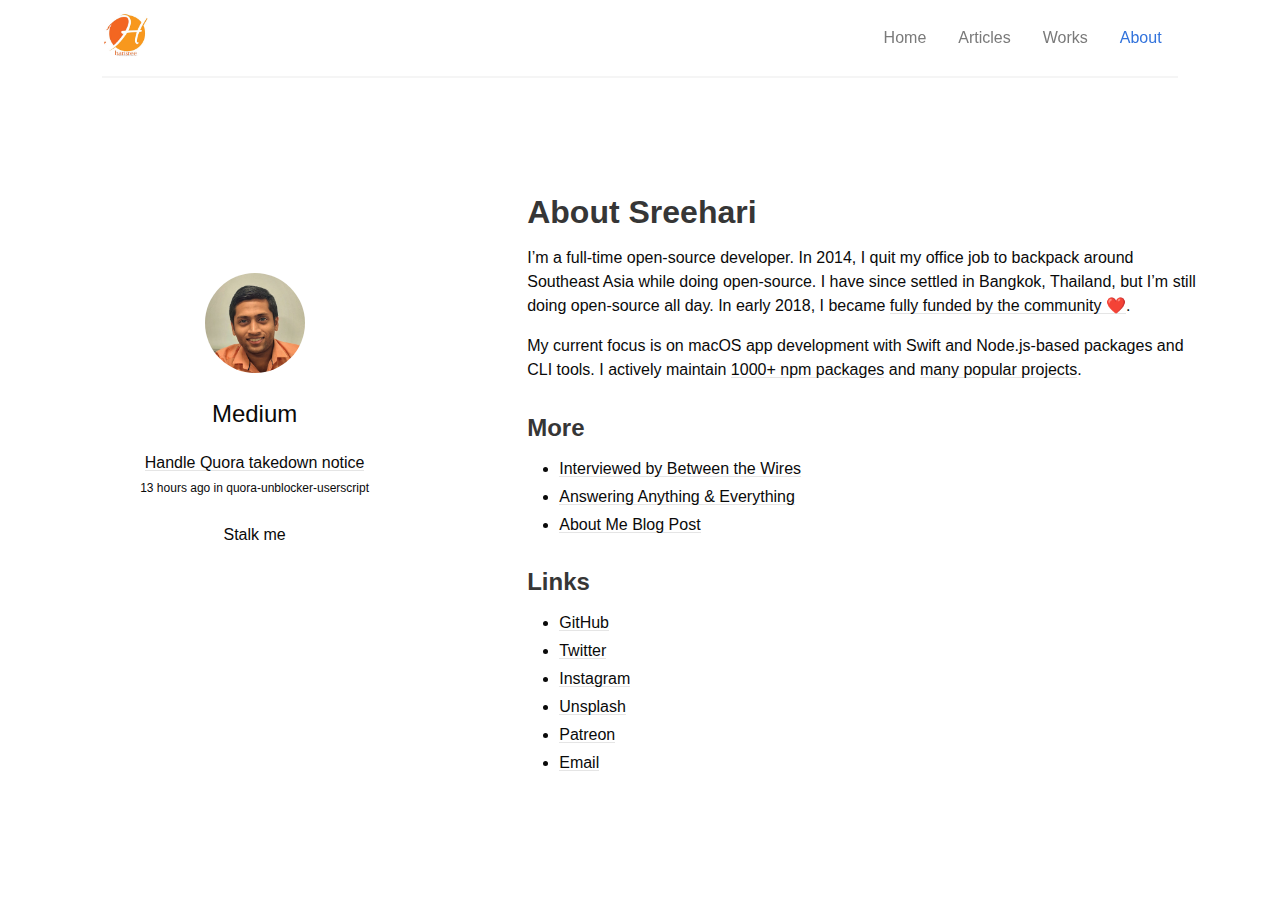
==== about.html @ 870d6c34 "Initial commit" ====
<!DOCTYPE html>
<!-- saved from url=(0030)https://sindresorhus.com/about -->
<html lang="en"><head><meta http-equiv="Content-Type" content="text/html; charset=UTF-8">

<meta name="viewport" content="width=device-width, initial-scale=1">
<meta name="theme-color" content="#3273DC">
<meta name="author" content="Sindre Sorhus">
<meta name="description" content="Open-sourcerer &amp; aspiring rebel">
<meta property="og:type" content="website">
<meta property="og:title" content="About">
<meta property="og:url" content="https://sindresorhus.com/about">
<meta property="og:description" content="Open-sourcerer &amp; aspiring rebel">
<meta property="og:image" content="https://sindresorhus.com/sindre-sorhus.jpg">
<meta name="twitter:card" content="summary">
<meta name="twitter:site" content="@sindresorhus">
<meta name="twitter:creator" content="@sindresorhus">
<meta name="x-build-time" content="Fri, 01 Mar 2019 08:01:37 +0000">
<title>About | Sindre Sorhus</title>
<link rel="alternate" type="application/rss+xml" title="Sindre Sorhus&#39; blog" href="https://blog.sindresorhus.com/feed">
<link rel="preload" href="https://sindresorhus.com/font-awesome.woff" as="font" crossorigin="">
<link rel="icon" href="https://sindresorhus.com/favicon.png" sizes="32x32">
<link rel="stylesheet" href="./assets/main.css">
<script type="text/javascript" async="" src="./assets/analytics.js"></script><script type="module" src="./assets/main.js"></script>

<script async="" src="./assets/js"></script>
<script>
			window.dataLayer = window.dataLayer || [];
			function gtag(){dataLayer.push(arguments);}
			gtag('js', new Date());
			gtag('config', 'UA-25562592-1');
		</script>

</head>
<body>

<section class="hero">
<div class="hero-head">
<div class="container">
<nav class="navbar has-shadow is-fixed-top has-background-white" role="navigation" aria-label="main navigation">
<div class="navbar-brand">
<a id="unicorn-btn" class="navbar-item" href="https://sindresorhus.com/logo.jpg" title="Harisree Labs"><img id="profile-pic" src="./assets/logo.jpg" width="50" height="50" itemprop="image" style="max-height: 50px !important"></a>
<a role="button" class="navbar-burger" aria-label="menu" aria-expanded="false">
<span aria-hidden="true"></span>
<span aria-hidden="true"></span>
<span aria-hidden="true"></span>
</a>
</div>
<div class="navbar-menu">
<div class="navbar-end">
<a class="navbar-item is-tab" href="/#home">Home</a>
<a class="navbar-item is-tab" href="/#articles">Articles</a>
<a class="navbar-item is-tab" href="/#works">Works</a>
<a class="navbar-item is-tab is-active" href="/about.html">About</a>
</div>
</div>
</nav>
</div>
</div>
</section>



<section class="hero is-fullheight is-white">
<div id="projects" class="hero-body container">
<div class="columns is-vcentered">

<div class="column has-text-centered">
<img id="profile-pic" src="./assets/sreehari-bs.jpg" width="100" height="100" style="margin-top: -80px;margin-bottom: 20px;">
<h4 class="title is-4" style="font-weight: 400">Medium</h4>
<div id="latest-commit">
<a class="commit-title nice-link" href="https://github.com/sindresorhus/quora-unblocker-userscript/commit/d635fe41cc84d4ef9f742c120c7b40ce97c04565" title="See https://github.com/sindresorhus/legal-notices/blob/master/2019-03-01-quora.md">Handle Quora takedown notice</a>
<br>
<span style="font-size: 12px">
<span class="commit-date">13 hours ago</span> in <a class="repo-title" href="https://github.com/sindresorhus/quora-unblocker-userscript">quora-unblocker-userscript</a>
</span>
</div>
<br>
<a href="https://gitstalk.netlify.com/sindresorhus">Stalk me</a>
</div>


<div id="latest-repos-container" class="column is-three-fifths is-offset-1 has-nice-link">
<h2 class="title is-2">&nbsp;</h2>
<template id="latest-repos-template"></template>
<div id="latest-repos" class="columns is-multiline">


<div class="is-narrow content">
<h1 id="about-sindre-sorhus">About Sreehari</h1>
<p>I’m a full-time open-source developer. In 2014, I quit my office job to backpack around Southeast Asia while doing open-source. I have since settled in Bangkok, Thailand, but I’m still doing open-source all day. In early 2018, I became <a href="https://twitter.com/sindresorhus/status/963478258808340482">fully funded by the community ❤️</a>.</p>
<p>My current focus is on macOS app development with Swift and Node.js-based packages and CLI tools. I actively maintain <a href="https://www.npmjs.com/~sindresorhus">1000+ npm packages</a> and <a href="https://github.com/search?q=user%3Asindresorhus+user%3Achalk+user%3Aavajs+user%3Axojs&amp;type=Repositories">many popular projects</a>.</p>
<h3 id="more">More</h3>
<ul>
<li><a href="https://medium.freecodecamp.org/sindre-sorhus-8426c0ed785d">Interviewed by Between the Wires</a></li>
<li><a href="https://blog.sindresorhus.com/answering-anything-678ce5623798">Answering Anything &amp; Everything</a></li>
<li><a href="https://blog.sindresorhus.com/about-sindre-sorhus-42786d2e191b">About Me Blog Post</a></li>
</ul>
<h3 id="links">Links</h3>
<ul>
<li><a href="https://github.com/sindresorhus">GitHub</a></li>
<li><a href="https://twitter.com/sindresorhus">Twitter</a></li>
<li><a href="https://instagram.com/sindresorhus">Instagram</a></li>
<li><a href="https://unsplash.com/@sindresorhus">Unsplash</a></li>
<li><a href="https://www.patreon.com/sindresorhus">Patreon</a></li>
<li><a href="https://sindresorhus.com/contact">Email</a></li>
</ul>
</div>


</div>
</div>
</div>
</div>
</section>



</body></html>
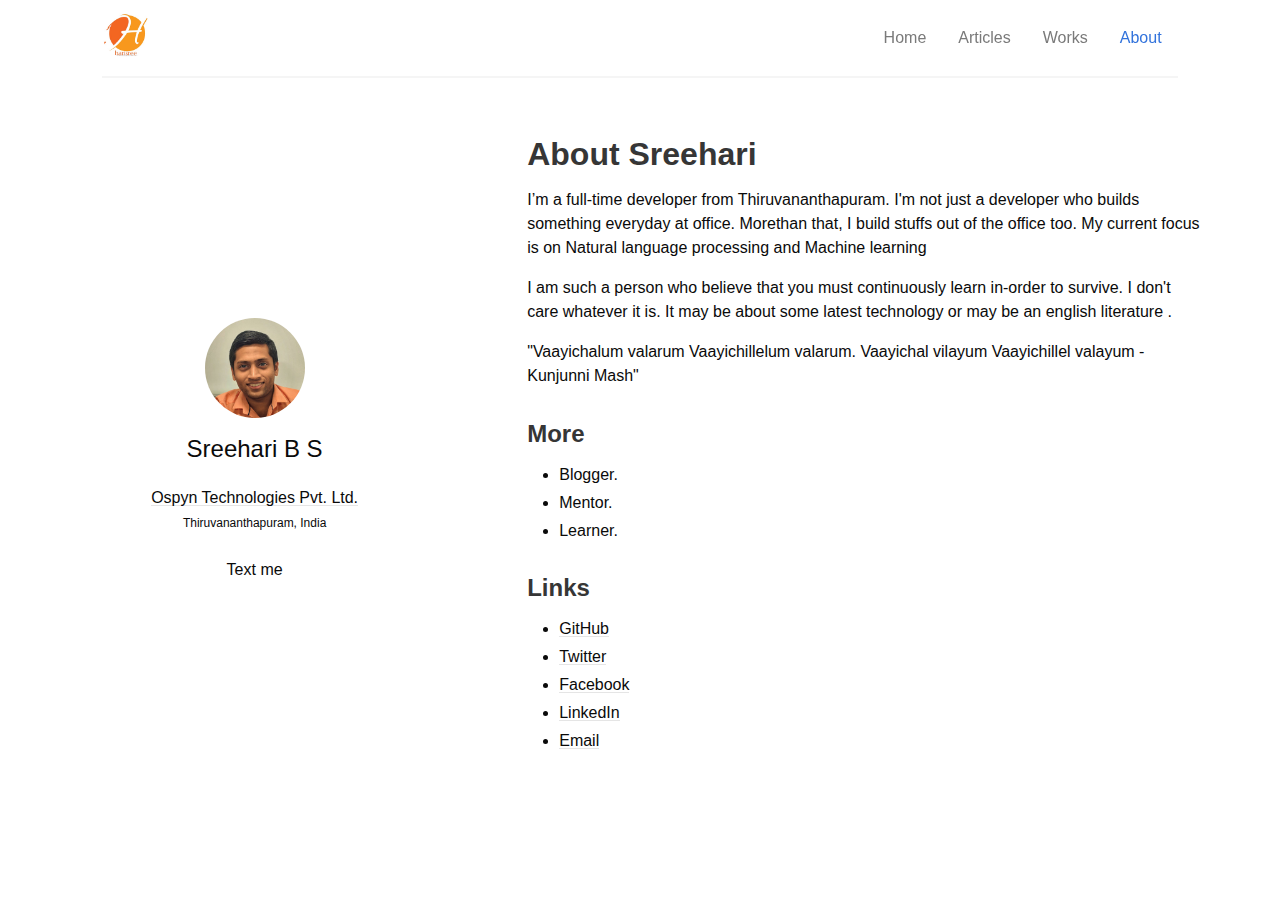
==== commit f5df33c7: "Modificaions" ====
--- a/about.html
+++ b/about.html
@@ -1,26 +1,27 @@
 <!DOCTYPE html>
-<!-- saved from url=(0030)https://sindresorhus.com/about -->
+
 <html lang="en"><head><meta http-equiv="Content-Type" content="text/html; charset=UTF-8">
 
 <meta name="viewport" content="width=device-width, initial-scale=1">
 <meta name="theme-color" content="#3273DC">
 <meta name="author" content="Sindre Sorhus">
-<meta name="description" content="Open-sourcerer &amp; aspiring rebel">
+<meta name="description" content="Harisree Labs - About Sreehari">
 <meta property="og:type" content="website">
 <meta property="og:title" content="About">
-<meta property="og:url" content="https://sindresorhus.com/about">
-<meta property="og:description" content="Open-sourcerer &amp; aspiring rebel">
-<meta property="og:image" content="https://sindresorhus.com/sindre-sorhus.jpg">
+<meta property="og:url" content="https://harisree.in/about">
+<meta property="og:description" content="Harisree Labs - Ai &amp; NLP">
+<meta property="og:image" content="https://harisree.in/logo.jpg">
 <meta name="twitter:card" content="summary">
-<meta name="twitter:site" content="@sindresorhus">
-<meta name="twitter:creator" content="@sindresorhus">
+<meta name="twitter:site" content="@sreeharibss">
+<meta name="twitter:creator" content="@sreeharibss">
 <meta name="x-build-time" content="Fri, 01 Mar 2019 08:01:37 +0000">
-<title>About | Sindre Sorhus</title>
-<link rel="alternate" type="application/rss+xml" title="Sindre Sorhus&#39; blog" href="https://blog.sindresorhus.com/feed">
-<link rel="preload" href="https://sindresorhus.com/font-awesome.woff" as="font" crossorigin="">
-<link rel="icon" href="https://sindresorhus.com/favicon.png" sizes="32x32">
+<title>About | Sreehari </title>
+
+<link rel="preload" href="./assets/font-awesome.woff" as="font" crossorigin="true">
+<link rel="icon" href="./assets/favicon.png" sizes="32x32">
 <link rel="stylesheet" href="./assets/main.css">
-<script type="text/javascript" async="" src="./assets/analytics.js"></script><script type="module" src="./assets/main.js"></script>
+<script type="module" src="./assets/main.js"></script>
+<script src="./assets/timeago.min.js"></script>
 
 <script async="" src="./assets/js"></script>
 <script>
@@ -38,7 +39,7 @@
 <div class="container">
 <nav class="navbar has-shadow is-fixed-top has-background-white" role="navigation" aria-label="main navigation">
 <div class="navbar-brand">
-<a id="unicorn-btn" class="navbar-item" href="https://sindresorhus.com/logo.jpg" title="Harisree Labs"><img id="profile-pic" src="./assets/logo.jpg" width="50" height="50" itemprop="image" style="max-height: 50px !important"></a>
+<a id="unicorn-btn" class="navbar-item" href="#" title="Harisree Labs"><img id="profile-pic" src="./assets/logo.jpg" width="50" height="50" itemprop="image" style="max-height: 50px !important"></a>
 <a role="button" class="navbar-burger" aria-label="menu" aria-expanded="false">
 <span aria-hidden="true"></span>
 <span aria-hidden="true"></span>
@@ -47,9 +48,9 @@
 </div>
 <div class="navbar-menu">
 <div class="navbar-end">
-<a class="navbar-item is-tab" href="/#home">Home</a>
-<a class="navbar-item is-tab" href="/#articles">Articles</a>
-<a class="navbar-item is-tab" href="/#works">Works</a>
+<a class="navbar-item is-tab" href="./#home">Home</a>
+<a class="navbar-item is-tab" href="./#articles">Articles</a>
+<a class="navbar-item is-tab" href="./#works">Works</a>
 <a class="navbar-item is-tab is-active" href="/about.html">About</a>
 </div>
 </div>
@@ -64,45 +65,45 @@
 <div id="projects" class="hero-body container">
 <div class="columns is-vcentered">
 
-<div class="column has-text-centered">
-<img id="profile-pic" src="./assets/sreehari-bs.jpg" width="100" height="100" style="margin-top: -80px;margin-bottom: 20px;">
-<h4 class="title is-4" style="font-weight: 400">Medium</h4>
+<div class="column has-text-centered" style="margin-bottom: 50px;">
+<img id="profile-pic" src="./assets/sreehari-bs.jpg" width="100" height="100" style="margin-top: 50px;">
+<h4 class="title is-4" style="font-weight: 400">Sreehari B S</h4>
 <div id="latest-commit">
-<a class="commit-title nice-link" href="https://github.com/sindresorhus/quora-unblocker-userscript/commit/d635fe41cc84d4ef9f742c120c7b40ce97c04565" title="See https://github.com/sindresorhus/legal-notices/blob/master/2019-03-01-quora.md">Handle Quora takedown notice</a>
+<a class="commit-title nice-link" href="https://ospyn.com" >Ospyn Technologies Pvt. Ltd.</a>
 <br>
 <span style="font-size: 12px">
-<span class="commit-date">13 hours ago</span> in <a class="repo-title" href="https://github.com/sindresorhus/quora-unblocker-userscript">quora-unblocker-userscript</a>
+<span class="commit-date"></span><a class="repo-title" href="https://en.wikipedia.org/wiki/Thiruvananthapuram">Thiruvananthapuram, India</a>
 </span>
 </div>
 <br>
-<a href="https://gitstalk.netlify.com/sindresorhus">Stalk me</a>
+<a href="https://wa.me/919446403082?text=Hello">Text me</a>
 </div>
 
 
-<div id="latest-repos-container" class="column is-three-fifths is-offset-1 has-nice-link">
+<div id="latest-repos-container" class="column is-three-fifths is-offset-1 has-nice-link" style="margin-top: -80px;">
 <h2 class="title is-2">&nbsp;</h2>
 <template id="latest-repos-template"></template>
 <div id="latest-repos" class="columns is-multiline">
 
 
 <div class="is-narrow content">
-<h1 id="about-sindre-sorhus">About Sreehari</h1>
-<p>I’m a full-time open-source developer. In 2014, I quit my office job to backpack around Southeast Asia while doing open-source. I have since settled in Bangkok, Thailand, but I’m still doing open-source all day. In early 2018, I became <a href="https://twitter.com/sindresorhus/status/963478258808340482">fully funded by the community ❤️</a>.</p>
-<p>My current focus is on macOS app development with Swift and Node.js-based packages and CLI tools. I actively maintain <a href="https://www.npmjs.com/~sindresorhus">1000+ npm packages</a> and <a href="https://github.com/search?q=user%3Asindresorhus+user%3Achalk+user%3Aavajs+user%3Axojs&amp;type=Repositories">many popular projects</a>.</p>
+<h1 id="about-sree-hari">About Sreehari</h1>
+<p>I’m a full-time developer from Thiruvananthapuram. I'm not just a developer who builds something everyday at office. Morethan that, I build stuffs out of the office too. My current focus is on Natural language processing and Machine learning   </p>
+<p>I am such a person who believe that you must continuously learn in-order to survive. I don't care whatever it is. It may be about some latest technology or may be an english literature .</p>
+<p>"Vaayichalum valarum Vaayichillelum valarum. Vaayichal vilayum Vaayichillel valayum - Kunjunni Mash"</p>
 <h3 id="more">More</h3>
 <ul>
-<li><a href="https://medium.freecodecamp.org/sindre-sorhus-8426c0ed785d">Interviewed by Between the Wires</a></li>
-<li><a href="https://blog.sindresorhus.com/answering-anything-678ce5623798">Answering Anything &amp; Everything</a></li>
-<li><a href="https://blog.sindresorhus.com/about-sindre-sorhus-42786d2e191b">About Me Blog Post</a></li>
+<li>Blogger.</li>
+<li>Mentor.</li>
+<li>Learner.</li>
 </ul>
 <h3 id="links">Links</h3>
 <ul>
-<li><a href="https://github.com/sindresorhus">GitHub</a></li>
-<li><a href="https://twitter.com/sindresorhus">Twitter</a></li>
-<li><a href="https://instagram.com/sindresorhus">Instagram</a></li>
-<li><a href="https://unsplash.com/@sindresorhus">Unsplash</a></li>
-<li><a href="https://www.patreon.com/sindresorhus">Patreon</a></li>
-<li><a href="https://sindresorhus.com/contact">Email</a></li>
+<li><a href="https://github.com/sreeharibs">GitHub</a></li>
+<li><a href="https://twitter.com/sreeharibss">Twitter</a></li>
+<li><a href="https://facebook.com/sreeharibs95">Facebook</a></li>
+<li><a href="https://www.linkedin.com/in/sreeharibs/">LinkedIn</a></li>
+<li><a href="mail-to:sreeharibs95@gmail.com">Email</a></li>
 </ul>
 </div>
 
